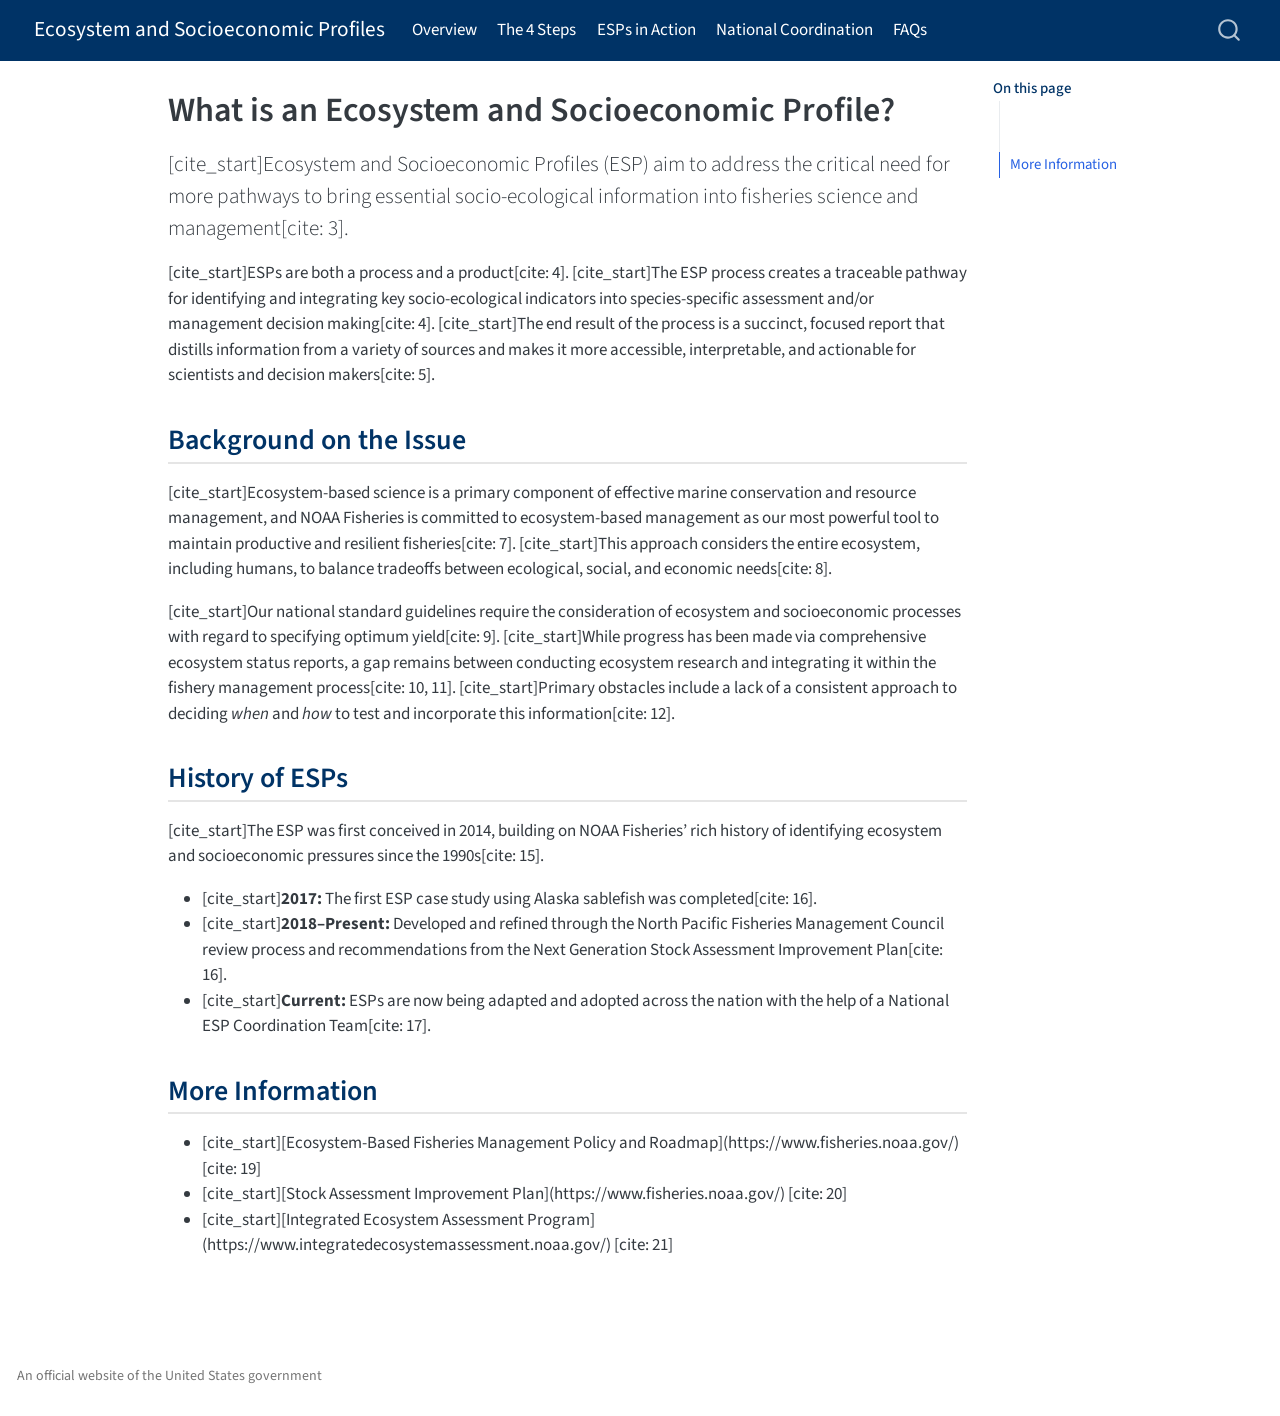
==== docs/index.html @ df79a171 "manual build complete" ====
<!DOCTYPE html>
<html xmlns="http://www.w3.org/1999/xhtml" lang="en" xml:lang="en"><head>

<meta charset="utf-8">
<meta name="generator" content="quarto-1.8.25">

<meta name="viewport" content="width=device-width, initial-scale=1.0, user-scalable=yes">


<title>What is an Ecosystem and Socioeconomic Profile? – Ecosystem and Socioeconomic Profiles</title>
<style>
code{white-space: pre-wrap;}
span.smallcaps{font-variant: small-caps;}
div.columns{display: flex; gap: min(4vw, 1.5em);}
div.column{flex: auto; overflow-x: auto;}
div.hanging-indent{margin-left: 1.5em; text-indent: -1.5em;}
ul.task-list{list-style: none;}
ul.task-list li input[type="checkbox"] {
  width: 0.8em;
  margin: 0 0.8em 0.2em -1em; /* quarto-specific, see https://github.com/quarto-dev/quarto-cli/issues/4556 */ 
  vertical-align: middle;
}
</style>


<script src="site_libs/quarto-nav/quarto-nav.js"></script>
<script src="site_libs/quarto-nav/headroom.min.js"></script>
<script src="site_libs/clipboard/clipboard.min.js"></script>
<script src="site_libs/quarto-search/autocomplete.umd.js"></script>
<script src="site_libs/quarto-search/fuse.min.js"></script>
<script src="site_libs/quarto-search/quarto-search.js"></script>
<meta name="quarto:offset" content="./">
<script src="site_libs/quarto-html/quarto.js" type="module"></script>
<script src="site_libs/quarto-html/tabsets/tabsets.js" type="module"></script>
<script src="site_libs/quarto-html/axe/axe-check.js" type="module"></script>
<script src="site_libs/quarto-html/popper.min.js"></script>
<script src="site_libs/quarto-html/tippy.umd.min.js"></script>
<script src="site_libs/quarto-html/anchor.min.js"></script>
<link href="site_libs/quarto-html/tippy.css" rel="stylesheet">
<link href="site_libs/quarto-html/quarto-syntax-highlighting-7b89279ff1a6dce999919e0e67d4d9ec.css" rel="stylesheet" id="quarto-text-highlighting-styles">
<script src="site_libs/bootstrap/bootstrap.min.js"></script>
<link href="site_libs/bootstrap/bootstrap-icons.css" rel="stylesheet">
<link href="site_libs/bootstrap/bootstrap-3eb912b937f05daf4f4617c43f417ced.min.css" rel="stylesheet" append-hash="true" id="quarto-bootstrap" data-mode="light">
<script id="quarto-search-options" type="application/json">{
  "location": "navbar",
  "copy-button": false,
  "collapse-after": 3,
  "panel-placement": "end",
  "type": "overlay",
  "limit": 50,
  "keyboard-shortcut": [
    "f",
    "/",
    "s"
  ],
  "show-item-context": false,
  "language": {
    "search-no-results-text": "No results",
    "search-matching-documents-text": "matching documents",
    "search-copy-link-title": "Copy link to search",
    "search-hide-matches-text": "Hide additional matches",
    "search-more-match-text": "more match in this document",
    "search-more-matches-text": "more matches in this document",
    "search-clear-button-title": "Clear",
    "search-text-placeholder": "",
    "search-detached-cancel-button-title": "Cancel",
    "search-submit-button-title": "Submit",
    "search-label": "Search"
  }
}</script>


<link rel="stylesheet" href="styles.css">
</head>

<body class="nav-fixed quarto-light">

<div id="quarto-search-results"></div>
  <header id="quarto-header" class="headroom fixed-top">
    <nav class="navbar navbar-expand-lg " data-bs-theme="dark">
      <div class="navbar-container container-fluid">
      <div class="navbar-brand-container mx-auto">
    <a href="./index.html" class="navbar-brand navbar-brand-logo">
    </a>
    <a class="navbar-brand" href="./index.html">
    <span class="navbar-title">Ecosystem and Socioeconomic Profiles</span>
    </a>
  </div>
            <div id="quarto-search" class="" title="Search"></div>
          <button class="navbar-toggler" type="button" data-bs-toggle="collapse" data-bs-target="#navbarCollapse" aria-controls="navbarCollapse" role="menu" aria-expanded="false" aria-label="Toggle navigation" onclick="if (window.quartoToggleHeadroom) { window.quartoToggleHeadroom(); }">
  <span class="navbar-toggler-icon"></span>
</button>
          <div class="collapse navbar-collapse" id="navbarCollapse">
            <ul class="navbar-nav navbar-nav-scroll me-auto">
  <li class="nav-item">
    <a class="nav-link" href="./index.qmd"> 
<span class="menu-text">Overview</span></a>
  </li>  
  <li class="nav-item">
    <a class="nav-link" href="./content/steps.qmd"> 
<span class="menu-text">The 4 Steps</span></a>
  </li>  
  <li class="nav-item">
    <a class="nav-link" href="./content/action.qmd"> 
<span class="menu-text">ESPs in Action</span></a>
  </li>  
  <li class="nav-item">
    <a class="nav-link" href="./content/coordination.qmd"> 
<span class="menu-text">National Coordination</span></a>
  </li>  
  <li class="nav-item">
    <a class="nav-link" href="./content/faqs.qmd"> 
<span class="menu-text">FAQs</span></a>
  </li>  
</ul>
          </div> <!-- /navcollapse -->
            <div class="quarto-navbar-tools">
</div>
      </div> <!-- /container-fluid -->
    </nav>
</header>
<!-- content -->
<div id="quarto-content" class="quarto-container page-columns page-rows-contents page-layout-article page-navbar">
<!-- sidebar -->
<!-- margin-sidebar -->
    <div id="quarto-margin-sidebar" class="sidebar margin-sidebar">
        <nav id="TOC" role="doc-toc" class="toc-active">
    <h2 id="toc-title">On this page</h2>
   
  <ul>
  <li><a href="#background-on-the-issue" id="toc-background-on-the-issue" class="nav-link active" data-scroll-target="#background-on-the-issue">Background on the Issue</a></li>
  <li><a href="#history-of-esps" id="toc-history-of-esps" class="nav-link" data-scroll-target="#history-of-esps">History of ESPs</a></li>
  <li><a href="#more-information" id="toc-more-information" class="nav-link" data-scroll-target="#more-information">More Information</a></li>
  </ul>
</nav>
    </div>
<!-- main -->
<main class="content" id="quarto-document-content">

<header id="title-block-header" class="quarto-title-block default">
<div class="quarto-title">
<h1 class="title">What is an Ecosystem and Socioeconomic Profile?</h1>
</div>



<div class="quarto-title-meta">

    
  
    
  </div>
  


</header>


<div class="lead">
<p>[cite_start]Ecosystem and Socioeconomic Profiles (ESP) aim to address the critical need for more pathways to bring essential socio-ecological information into fisheries science and management[cite: 3].</p>
</div>
<p>[cite_start]ESPs are both a process and a product[cite: 4]. [cite_start]The ESP process creates a traceable pathway for identifying and integrating key socio-ecological indicators into species-specific assessment and/or management decision making[cite: 4]. [cite_start]The end result of the process is a succinct, focused report that distills information from a variety of sources and makes it more accessible, interpretable, and actionable for scientists and decision makers[cite: 5].</p>
<section id="background-on-the-issue" class="level2">
<h2 class="anchored" data-anchor-id="background-on-the-issue">Background on the Issue</h2>
<p>[cite_start]Ecosystem-based science is a primary component of effective marine conservation and resource management, and NOAA Fisheries is committed to ecosystem-based management as our most powerful tool to maintain productive and resilient fisheries[cite: 7]. [cite_start]This approach considers the entire ecosystem, including humans, to balance tradeoffs between ecological, social, and economic needs[cite: 8].</p>
<p>[cite_start]Our national standard guidelines require the consideration of ecosystem and socioeconomic processes with regard to specifying optimum yield[cite: 9]. [cite_start]While progress has been made via comprehensive ecosystem status reports, a gap remains between conducting ecosystem research and integrating it within the fishery management process[cite: 10, 11]. [cite_start]Primary obstacles include a lack of a consistent approach to deciding <em>when</em> and <em>how</em> to test and incorporate this information[cite: 12].</p>
</section>
<section id="history-of-esps" class="level2">
<h2 class="anchored" data-anchor-id="history-of-esps">History of ESPs</h2>
<p>[cite_start]The ESP was first conceived in 2014, building on NOAA Fisheries’ rich history of identifying ecosystem and socioeconomic pressures since the 1990s[cite: 15].</p>
<ul>
<li>[cite_start]<strong>2017:</strong> The first ESP case study using Alaska sablefish was completed[cite: 16].</li>
<li>[cite_start]<strong>2018–Present:</strong> Developed and refined through the North Pacific Fisheries Management Council review process and recommendations from the Next Generation Stock Assessment Improvement Plan[cite: 16].</li>
<li>[cite_start]<strong>Current:</strong> ESPs are now being adapted and adopted across the nation with the help of a National ESP Coordination Team[cite: 17].</li>
</ul>
</section>
<section id="more-information" class="level2">
<h2 class="anchored" data-anchor-id="more-information">More Information</h2>
<ul>
<li>[cite_start][Ecosystem-Based Fisheries Management Policy and Roadmap](https://www.fisheries.noaa.gov/) [cite: 19]</li>
<li>[cite_start][Stock Assessment Improvement Plan](https://www.fisheries.noaa.gov/) [cite: 20]</li>
<li>[cite_start][Integrated Ecosystem Assessment Program](https://www.integratedecosystemassessment.noaa.gov/) [cite: 21]</li>
</ul>


</section>

</main> <!-- /main -->
<script id="quarto-html-after-body" type="application/javascript">
  window.document.addEventListener("DOMContentLoaded", function (event) {
    const icon = "";
    const anchorJS = new window.AnchorJS();
    anchorJS.options = {
      placement: 'right',
      icon: icon
    };
    anchorJS.add('.anchored');
    const isCodeAnnotation = (el) => {
      for (const clz of el.classList) {
        if (clz.startsWith('code-annotation-')) {                     
          return true;
        }
      }
      return false;
    }
    const onCopySuccess = function(e) {
      // button target
      const button = e.trigger;
      // don't keep focus
      button.blur();
      // flash "checked"
      button.classList.add('code-copy-button-checked');
      var currentTitle = button.getAttribute("title");
      button.setAttribute("title", "Copied!");
      let tooltip;
      if (window.bootstrap) {
        button.setAttribute("data-bs-toggle", "tooltip");
        button.setAttribute("data-bs-placement", "left");
        button.setAttribute("data-bs-title", "Copied!");
        tooltip = new bootstrap.Tooltip(button, 
          { trigger: "manual", 
            customClass: "code-copy-button-tooltip",
            offset: [0, -8]});
        tooltip.show();    
      }
      setTimeout(function() {
        if (tooltip) {
          tooltip.hide();
          button.removeAttribute("data-bs-title");
          button.removeAttribute("data-bs-toggle");
          button.removeAttribute("data-bs-placement");
        }
        button.setAttribute("title", currentTitle);
        button.classList.remove('code-copy-button-checked');
      }, 1000);
      // clear code selection
      e.clearSelection();
    }
    const getTextToCopy = function(trigger) {
      const outerScaffold = trigger.parentElement.cloneNode(true);
      const codeEl = outerScaffold.querySelector('code');
      for (const childEl of codeEl.children) {
        if (isCodeAnnotation(childEl)) {
          childEl.remove();
        }
      }
      return codeEl.innerText;
    }
    const clipboard = new window.ClipboardJS('.code-copy-button:not([data-in-quarto-modal])', {
      text: getTextToCopy
    });
    clipboard.on('success', onCopySuccess);
    if (window.document.getElementById('quarto-embedded-source-code-modal')) {
      const clipboardModal = new window.ClipboardJS('.code-copy-button[data-in-quarto-modal]', {
        text: getTextToCopy,
        container: window.document.getElementById('quarto-embedded-source-code-modal')
      });
      clipboardModal.on('success', onCopySuccess);
    }
      var localhostRegex = new RegExp(/^(?:http|https):\/\/localhost\:?[0-9]*\//);
      var mailtoRegex = new RegExp(/^mailto:/);
        var filterRegex = new RegExp('/' + window.location.host + '/');
      var isInternal = (href) => {
          return filterRegex.test(href) || localhostRegex.test(href) || mailtoRegex.test(href);
      }
      // Inspect non-navigation links and adorn them if external
     var links = window.document.querySelectorAll('a[href]:not(.nav-link):not(.navbar-brand):not(.toc-action):not(.sidebar-link):not(.sidebar-item-toggle):not(.pagination-link):not(.no-external):not([aria-hidden]):not(.dropdown-item):not(.quarto-navigation-tool):not(.about-link)');
      for (var i=0; i<links.length; i++) {
        const link = links[i];
        if (!isInternal(link.href)) {
          // undo the damage that might have been done by quarto-nav.js in the case of
          // links that we want to consider external
          if (link.dataset.originalHref !== undefined) {
            link.href = link.dataset.originalHref;
          }
        }
      }
    function tippyHover(el, contentFn, onTriggerFn, onUntriggerFn) {
      const config = {
        allowHTML: true,
        maxWidth: 500,
        delay: 100,
        arrow: false,
        appendTo: function(el) {
            return el.parentElement;
        },
        interactive: true,
        interactiveBorder: 10,
        theme: 'quarto',
        placement: 'bottom-start',
      };
      if (contentFn) {
        config.content = contentFn;
      }
      if (onTriggerFn) {
        config.onTrigger = onTriggerFn;
      }
      if (onUntriggerFn) {
        config.onUntrigger = onUntriggerFn;
      }
      window.tippy(el, config); 
    }
    const noterefs = window.document.querySelectorAll('a[role="doc-noteref"]');
    for (var i=0; i<noterefs.length; i++) {
      const ref = noterefs[i];
      tippyHover(ref, function() {
        // use id or data attribute instead here
        let href = ref.getAttribute('data-footnote-href') || ref.getAttribute('href');
        try { href = new URL(href).hash; } catch {}
        const id = href.replace(/^#\/?/, "");
        const note = window.document.getElementById(id);
        if (note) {
          return note.innerHTML;
        } else {
          return "";
        }
      });
    }
    const xrefs = window.document.querySelectorAll('a.quarto-xref');
    const processXRef = (id, note) => {
      // Strip column container classes
      const stripColumnClz = (el) => {
        el.classList.remove("page-full", "page-columns");
        if (el.children) {
          for (const child of el.children) {
            stripColumnClz(child);
          }
        }
      }
      stripColumnClz(note)
      if (id === null || id.startsWith('sec-')) {
        // Special case sections, only their first couple elements
        const container = document.createElement("div");
        if (note.children && note.children.length > 2) {
          container.appendChild(note.children[0].cloneNode(true));
          for (let i = 1; i < note.children.length; i++) {
            const child = note.children[i];
            if (child.tagName === "P" && child.innerText === "") {
              continue;
            } else {
              container.appendChild(child.cloneNode(true));
              break;
            }
          }
          if (window.Quarto?.typesetMath) {
            window.Quarto.typesetMath(container);
          }
          return container.innerHTML
        } else {
          if (window.Quarto?.typesetMath) {
            window.Quarto.typesetMath(note);
          }
          return note.innerHTML;
        }
      } else {
        // Remove any anchor links if they are present
        const anchorLink = note.querySelector('a.anchorjs-link');
        if (anchorLink) {
          anchorLink.remove();
        }
        if (window.Quarto?.typesetMath) {
          window.Quarto.typesetMath(note);
        }
        if (note.classList.contains("callout")) {
          return note.outerHTML;
        } else {
          return note.innerHTML;
        }
      }
    }
    for (var i=0; i<xrefs.length; i++) {
      const xref = xrefs[i];
      tippyHover(xref, undefined, function(instance) {
        instance.disable();
        let url = xref.getAttribute('href');
        let hash = undefined; 
        if (url.startsWith('#')) {
          hash = url;
        } else {
          try { hash = new URL(url).hash; } catch {}
        }
        if (hash) {
          const id = hash.replace(/^#\/?/, "");
          const note = window.document.getElementById(id);
          if (note !== null) {
            try {
              const html = processXRef(id, note.cloneNode(true));
              instance.setContent(html);
            } finally {
              instance.enable();
              instance.show();
            }
          } else {
            // See if we can fetch this
            fetch(url.split('#')[0])
            .then(res => res.text())
            .then(html => {
              const parser = new DOMParser();
              const htmlDoc = parser.parseFromString(html, "text/html");
              const note = htmlDoc.getElementById(id);
              if (note !== null) {
                const html = processXRef(id, note);
                instance.setContent(html);
              } 
            }).finally(() => {
              instance.enable();
              instance.show();
            });
          }
        } else {
          // See if we can fetch a full url (with no hash to target)
          // This is a special case and we should probably do some content thinning / targeting
          fetch(url)
          .then(res => res.text())
          .then(html => {
            const parser = new DOMParser();
            const htmlDoc = parser.parseFromString(html, "text/html");
            const note = htmlDoc.querySelector('main.content');
            if (note !== null) {
              // This should only happen for chapter cross references
              // (since there is no id in the URL)
              // remove the first header
              if (note.children.length > 0 && note.children[0].tagName === "HEADER") {
                note.children[0].remove();
              }
              const html = processXRef(null, note);
              instance.setContent(html);
            } 
          }).finally(() => {
            instance.enable();
            instance.show();
          });
        }
      }, function(instance) {
      });
    }
        let selectedAnnoteEl;
        const selectorForAnnotation = ( cell, annotation) => {
          let cellAttr = 'data-code-cell="' + cell + '"';
          let lineAttr = 'data-code-annotation="' +  annotation + '"';
          const selector = 'span[' + cellAttr + '][' + lineAttr + ']';
          return selector;
        }
        const selectCodeLines = (annoteEl) => {
          const doc = window.document;
          const targetCell = annoteEl.getAttribute("data-target-cell");
          const targetAnnotation = annoteEl.getAttribute("data-target-annotation");
          const annoteSpan = window.document.querySelector(selectorForAnnotation(targetCell, targetAnnotation));
          const lines = annoteSpan.getAttribute("data-code-lines").split(",");
          const lineIds = lines.map((line) => {
            return targetCell + "-" + line;
          })
          let top = null;
          let height = null;
          let parent = null;
          if (lineIds.length > 0) {
              //compute the position of the single el (top and bottom and make a div)
              const el = window.document.getElementById(lineIds[0]);
              top = el.offsetTop;
              height = el.offsetHeight;
              parent = el.parentElement.parentElement;
            if (lineIds.length > 1) {
              const lastEl = window.document.getElementById(lineIds[lineIds.length - 1]);
              const bottom = lastEl.offsetTop + lastEl.offsetHeight;
              height = bottom - top;
            }
            if (top !== null && height !== null && parent !== null) {
              // cook up a div (if necessary) and position it 
              let div = window.document.getElementById("code-annotation-line-highlight");
              if (div === null) {
                div = window.document.createElement("div");
                div.setAttribute("id", "code-annotation-line-highlight");
                div.style.position = 'absolute';
                parent.appendChild(div);
              }
              div.style.top = top - 2 + "px";
              div.style.height = height + 4 + "px";
              div.style.left = 0;
              let gutterDiv = window.document.getElementById("code-annotation-line-highlight-gutter");
              if (gutterDiv === null) {
                gutterDiv = window.document.createElement("div");
                gutterDiv.setAttribute("id", "code-annotation-line-highlight-gutter");
                gutterDiv.style.position = 'absolute';
                const codeCell = window.document.getElementById(targetCell);
                const gutter = codeCell.querySelector('.code-annotation-gutter');
                gutter.appendChild(gutterDiv);
              }
              gutterDiv.style.top = top - 2 + "px";
              gutterDiv.style.height = height + 4 + "px";
            }
            selectedAnnoteEl = annoteEl;
          }
        };
        const unselectCodeLines = () => {
          const elementsIds = ["code-annotation-line-highlight", "code-annotation-line-highlight-gutter"];
          elementsIds.forEach((elId) => {
            const div = window.document.getElementById(elId);
            if (div) {
              div.remove();
            }
          });
          selectedAnnoteEl = undefined;
        };
          // Handle positioning of the toggle
      window.addEventListener(
        "resize",
        throttle(() => {
          elRect = undefined;
          if (selectedAnnoteEl) {
            selectCodeLines(selectedAnnoteEl);
          }
        }, 10)
      );
      function throttle(fn, ms) {
      let throttle = false;
      let timer;
        return (...args) => {
          if(!throttle) { // first call gets through
              fn.apply(this, args);
              throttle = true;
          } else { // all the others get throttled
              if(timer) clearTimeout(timer); // cancel #2
              timer = setTimeout(() => {
                fn.apply(this, args);
                timer = throttle = false;
              }, ms);
          }
        };
      }
        // Attach click handler to the DT
        const annoteDls = window.document.querySelectorAll('dt[data-target-cell]');
        for (const annoteDlNode of annoteDls) {
          annoteDlNode.addEventListener('click', (event) => {
            const clickedEl = event.target;
            if (clickedEl !== selectedAnnoteEl) {
              unselectCodeLines();
              const activeEl = window.document.querySelector('dt[data-target-cell].code-annotation-active');
              if (activeEl) {
                activeEl.classList.remove('code-annotation-active');
              }
              selectCodeLines(clickedEl);
              clickedEl.classList.add('code-annotation-active');
            } else {
              // Unselect the line
              unselectCodeLines();
              clickedEl.classList.remove('code-annotation-active');
            }
          });
        }
    const findCites = (el) => {
      const parentEl = el.parentElement;
      if (parentEl) {
        const cites = parentEl.dataset.cites;
        if (cites) {
          return {
            el,
            cites: cites.split(' ')
          };
        } else {
          return findCites(el.parentElement)
        }
      } else {
        return undefined;
      }
    };
    var bibliorefs = window.document.querySelectorAll('a[role="doc-biblioref"]');
    for (var i=0; i<bibliorefs.length; i++) {
      const ref = bibliorefs[i];
      const citeInfo = findCites(ref);
      if (citeInfo) {
        tippyHover(citeInfo.el, function() {
          var popup = window.document.createElement('div');
          citeInfo.cites.forEach(function(cite) {
            var citeDiv = window.document.createElement('div');
            citeDiv.classList.add('hanging-indent');
            citeDiv.classList.add('csl-entry');
            var biblioDiv = window.document.getElementById('ref-' + cite);
            if (biblioDiv) {
              citeDiv.innerHTML = biblioDiv.innerHTML;
            }
            popup.appendChild(citeDiv);
          });
          return popup.innerHTML;
        });
      }
    }
  });
  </script>
</div> <!-- /content -->
<footer class="footer">
  <div class="nav-footer">
    <div class="nav-footer-left">
<p>An official website of the United States government</p>
</div>   
    <div class="nav-footer-center">
      &nbsp;
    </div>
    <div class="nav-footer-right">
      <ul class="footer-items list-unstyled">
    <li class="nav-item">
    <a class="nav-link" href="https://www.fisheries.noaa.gov/">
<p>NOAA Fisheries</p>
</a>
  </li>  
</ul>
    </div>
  </div>
</footer>




</body></html>
---- docs/site_libs/quarto-html/tippy.css ----
.tippy-box[data-animation=fade][data-state=hidden]{opacity:0}[data-tippy-root]{max-width:calc(100vw - 10px)}.tippy-box{position:relative;background-color:#333;color:#fff;border-radius:4px;font-size:14px;line-height:1.4;white-space:normal;outline:0;transition-property:transform,visibility,opacity}.tippy-box[data-placement^=top]>.tippy-arrow{bottom:0}.tippy-box[data-placement^=top]>.tippy-arrow:before{bottom:-7px;left:0;border-width:8px 8px 0;border-top-color:initial;transform-origin:center top}.tippy-box[data-placement^=bottom]>.tippy-arrow{top:0}.tippy-box[data-placement^=bottom]>.tippy-arrow:before{top:-7px;left:0;border-width:0 8px 8px;border-bottom-color:initial;transform-origin:center bottom}.tippy-box[data-placement^=left]>.tippy-arrow{right:0}.tippy-box[data-placement^=left]>.tippy-arrow:before{border-width:8px 0 8px 8px;border-left-color:initial;right:-7px;transform-origin:center left}.tippy-box[data-placement^=right]>.tippy-arrow{left:0}.tippy-box[data-placement^=right]>.tippy-arrow:before{left:-7px;border-width:8px 8px 8px 0;border-right-color:initial;transform-origin:center right}.tippy-box[data-inertia][data-state=visible]{transition-timing-function:cubic-bezier(.54,1.5,.38,1.11)}.tippy-arrow{width:16px;height:16px;color:#333}.tippy-arrow:before{content:"";position:absolute;border-color:transparent;border-style:solid}.tippy-content{position:relative;padding:5px 9px;z-index:1}
---- docs/site_libs/quarto-html/quarto-syntax-highlighting-7b89279ff1a6dce999919e0e67d4d9ec.css ----
/* quarto syntax highlight colors */
:root {
  --quarto-hl-ot-color: #003B4F;
  --quarto-hl-at-color: #657422;
  --quarto-hl-ss-color: #20794D;
  --quarto-hl-an-color: #5E5E5E;
  --quarto-hl-fu-color: #4758AB;
  --quarto-hl-st-color: #20794D;
  --quarto-hl-cf-color: #003B4F;
  --quarto-hl-op-color: #5E5E5E;
  --quarto-hl-er-color: #AD0000;
  --quarto-hl-bn-color: #AD0000;
  --quarto-hl-al-color: #AD0000;
  --quarto-hl-va-color: #111111;
  --quarto-hl-bu-color: inherit;
  --quarto-hl-ex-color: inherit;
  --quarto-hl-pp-color: #AD0000;
  --quarto-hl-in-color: #5E5E5E;
  --quarto-hl-vs-color: #20794D;
  --quarto-hl-wa-color: #5E5E5E;
  --quarto-hl-do-color: #5E5E5E;
  --quarto-hl-im-color: #00769E;
  --quarto-hl-ch-color: #20794D;
  --quarto-hl-dt-color: #AD0000;
  --quarto-hl-fl-color: #AD0000;
  --quarto-hl-co-color: #5E5E5E;
  --quarto-hl-cv-color: #5E5E5E;
  --quarto-hl-cn-color: #8f5902;
  --quarto-hl-sc-color: #5E5E5E;
  --quarto-hl-dv-color: #AD0000;
  --quarto-hl-kw-color: #003B4F;
}

/* other quarto variables */
:root {
  --quarto-font-monospace: SFMono-Regular, Menlo, Monaco, Consolas, "Liberation Mono", "Courier New", monospace;
}

/* syntax highlight based on Pandoc's rules */
pre > code.sourceCode > span {
  color: #003B4F;
}

code.sourceCode > span {
  color: #003B4F;
}

div.sourceCode,
div.sourceCode pre.sourceCode {
  color: #003B4F;
}

/* Normal */
code span {
  color: #003B4F;
}

/* Alert */
code span.al {
  color: #AD0000;
  font-style: inherit;
}

/* Annotation */
code span.an {
  color: #5E5E5E;
  font-style: inherit;
}

/* Attribute */
code span.at {
  color: #657422;
  font-style: inherit;
}

/* BaseN */
code span.bn {
  color: #AD0000;
  font-style: inherit;
}

/* BuiltIn */
code span.bu {
  font-style: inherit;
}

/* ControlFlow */
code span.cf {
  color: #003B4F;
  font-weight: bold;
  font-style: inherit;
}

/* Char */
code span.ch {
  color: #20794D;
  font-style: inherit;
}

/* Constant */
code span.cn {
  color: #8f5902;
  font-style: inherit;
}

/* Comment */
code span.co {
  color: #5E5E5E;
  font-style: inherit;
}

/* CommentVar */
code span.cv {
  color: #5E5E5E;
  font-style: italic;
}

/* Documentation */
code span.do {
  color: #5E5E5E;
  font-style: italic;
}

/* DataType */
code span.dt {
  color: #AD0000;
  font-style: inherit;
}

/* DecVal */
code span.dv {
  color: #AD0000;
  font-style: inherit;
}

/* Error */
code span.er {
  color: #AD0000;
  font-style: inherit;
}

/* Extension */
code span.ex {
  font-style: inherit;
}

/* Float */
code span.fl {
  color: #AD0000;
  font-style: inherit;
}

/* Function */
code span.fu {
  color: #4758AB;
  font-style: inherit;
}

/* Import */
code span.im {
  color: #00769E;
  font-style: inherit;
}

/* Information */
code span.in {
  color: #5E5E5E;
  font-style: inherit;
}

/* Keyword */
code span.kw {
  color: #003B4F;
  font-weight: bold;
  font-style: inherit;
}

/* Operator */
code span.op {
  color: #5E5E5E;
  font-style: inherit;
}

/* Other */
code span.ot {
  color: #003B4F;
  font-style: inherit;
}

/* Preprocessor */
code span.pp {
  color: #AD0000;
  font-style: inherit;
}

/* SpecialChar */
code span.sc {
  color: #5E5E5E;
  font-style: inherit;
}

/* SpecialString */
code span.ss {
  color: #20794D;
  font-style: inherit;
}

/* String */
code span.st {
  color: #20794D;
  font-style: inherit;
}

/* Variable */
code span.va {
  color: #111111;
  font-style: inherit;
}

/* VerbatimString */
code span.vs {
  color: #20794D;
  font-style: inherit;
}

/* Warning */
code span.wa {
  color: #5E5E5E;
  font-style: italic;
}

.prevent-inlining {
  content: "</";
}

/*# sourceMappingURL=3944bc705cfaf4c80e56f77c5205168a.css.map */
---- docs/styles.css ----
/* Custom NOAA Branding Adjustments */
.navbar {
  background-color: #003366 !important; /* NOAA Deep Blue */
}

.navbar-title, .nav-link {
  color: #ffffff !important;
}

.callout {
  border-left-color: #005599 !important;
  background-color: #f4f8fb;
}

h2 {
  color: #003366;
  border-bottom: 2px solid #e5e5e5;
  padding-bottom: 4px;
}
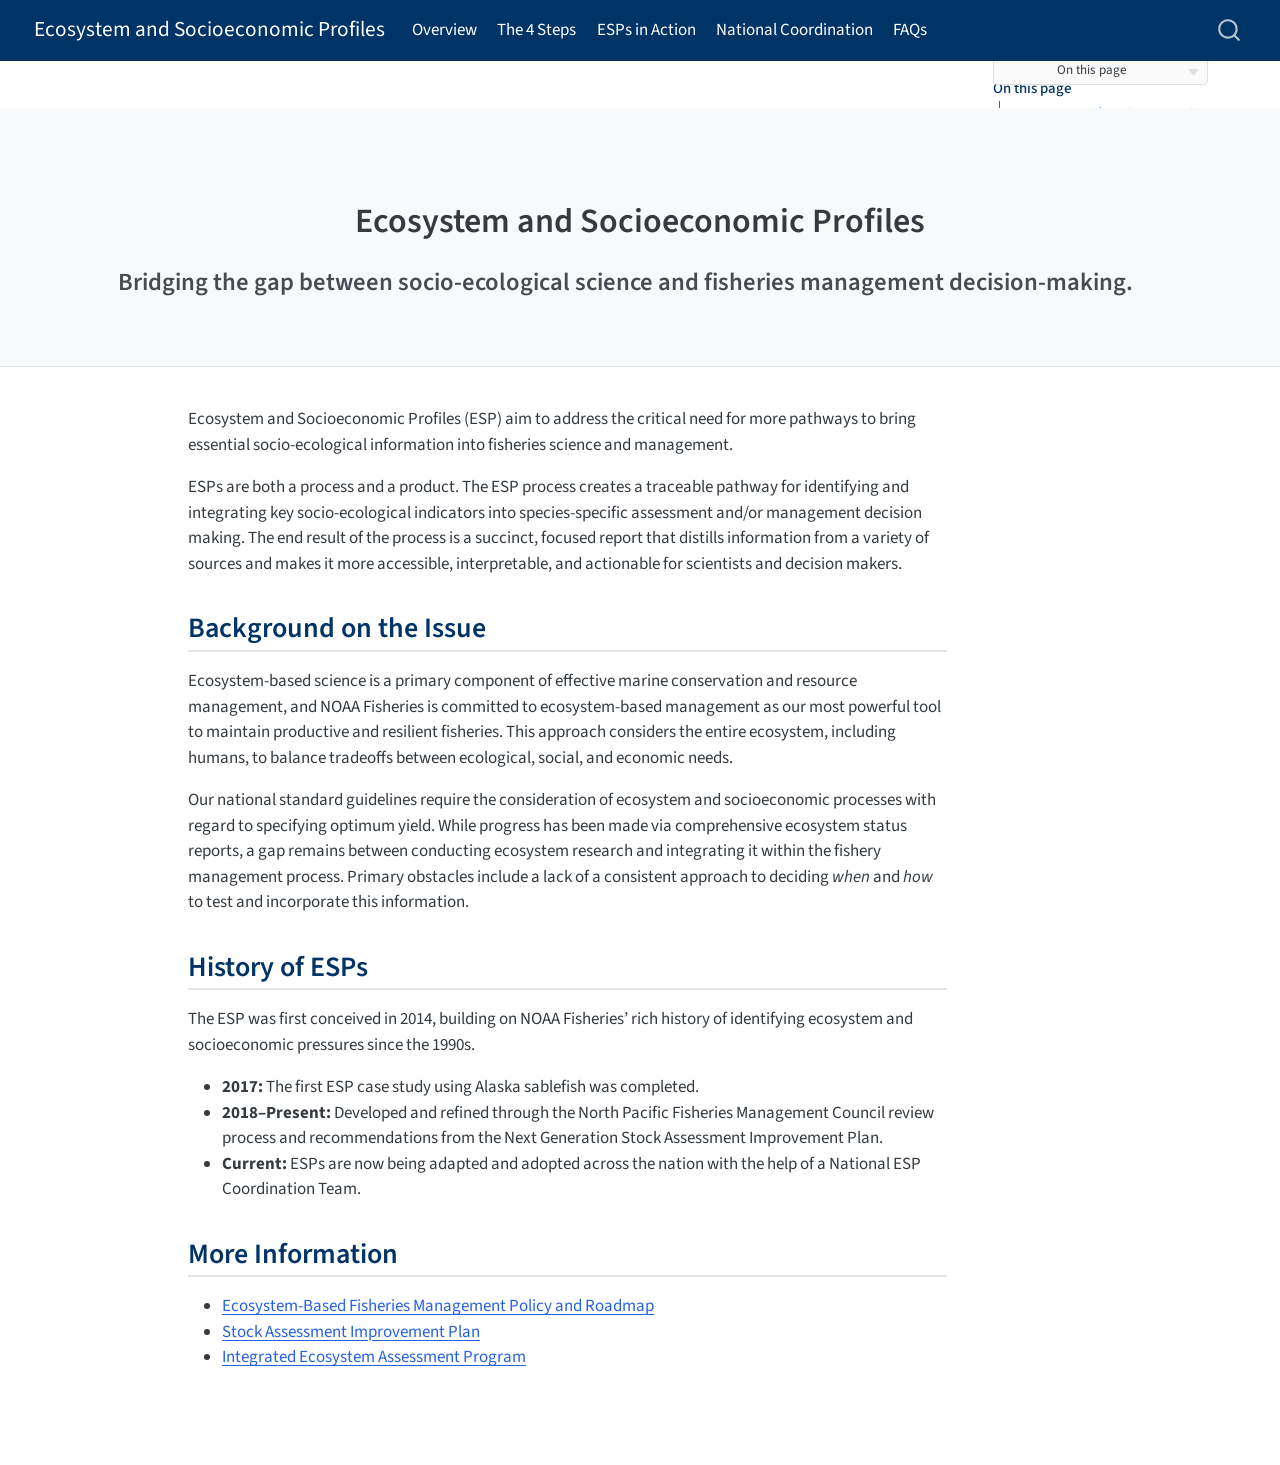
==== commit 30439152: "fixing 404 errors" ====
--- a/docs/index.html
+++ b/docs/index.html
@@ -7,7 +7,7 @@
 <meta name="viewport" content="width=device-width, initial-scale=1.0, user-scalable=yes">
 
 
-<title>What is an Ecosystem and Socioeconomic Profile? – Ecosystem and Socioeconomic Profiles</title>
+<title>Ecosystem and Socioeconomic Profiles</title>
 <style>
 code{white-space: pre-wrap;}
 span.smallcaps{font-variant: small-caps;}
@@ -120,7 +120,7 @@
     </nav>
 </header>
 <!-- content -->
-<div id="quarto-content" class="quarto-container page-columns page-rows-contents page-layout-article page-navbar">
+<div id="quarto-content" class="quarto-container page-columns page-rows-contents page-layout-full page-navbar">
 <!-- sidebar -->
 <!-- margin-sidebar -->
     <div id="quarto-margin-sidebar" class="sidebar margin-sidebar">
@@ -128,62 +128,53 @@
     <h2 id="toc-title">On this page</h2>
    
   <ul>
-  <li><a href="#background-on-the-issue" id="toc-background-on-the-issue" class="nav-link active" data-scroll-target="#background-on-the-issue">Background on the Issue</a></li>
-  <li><a href="#history-of-esps" id="toc-history-of-esps" class="nav-link" data-scroll-target="#history-of-esps">History of ESPs</a></li>
-  <li><a href="#more-information" id="toc-more-information" class="nav-link" data-scroll-target="#more-information">More Information</a></li>
+  <li><a href="#ecosystem-and-socioeconomic-profiles" id="toc-ecosystem-and-socioeconomic-profiles" class="nav-link active" data-scroll-target="#ecosystem-and-socioeconomic-profiles">Ecosystem and Socioeconomic Profiles</a>
+  <ul class="collapse">
+  <li><a href="#bridging-the-gap-between-socio-ecological-science-and-fisheries-management-decision-making." id="toc-bridging-the-gap-between-socio-ecological-science-and-fisheries-management-decision-making." class="nav-link" data-scroll-target="#bridging-the-gap-between-socio-ecological-science-and-fisheries-management-decision-making.">Bridging the gap between socio-ecological science and fisheries management decision-making.</a></li>
+  </ul></li>
   </ul>
 </nav>
     </div>
 <!-- main -->
-<main class="content" id="quarto-document-content">
-
-<header id="title-block-header" class="quarto-title-block default">
-<div class="quarto-title">
-<h1 class="title">What is an Ecosystem and Socioeconomic Profile?</h1>
-</div>
-
-
-
-<div class="quarto-title-meta">
-
-    
-  
-    
-  </div>
-  
-
-
-</header>
-
-
-<div class="lead">
-<p>[cite_start]Ecosystem and Socioeconomic Profiles (ESP) aim to address the critical need for more pathways to bring essential socio-ecological information into fisheries science and management[cite: 3].</p>
-</div>
-<p>[cite_start]ESPs are both a process and a product[cite: 4]. [cite_start]The ESP process creates a traceable pathway for identifying and integrating key socio-ecological indicators into species-specific assessment and/or management decision making[cite: 4]. [cite_start]The end result of the process is a succinct, focused report that distills information from a variety of sources and makes it more accessible, interpretable, and actionable for scientists and decision makers[cite: 5].</p>
+<main class="content page-columns page-full column-body" id="quarto-document-content"><header id="title-block-header" class="quarto-title-block"></header>
+
+
+
+
+<section id="ecosystem-and-socioeconomic-profiles" class="level1 column-screen text-center" style="background-color: #f8f9fa; padding: 60px 20px; border-bottom: 1px solid #dee2e6; margin-bottom: 40px;">
+<h1>Ecosystem and Socioeconomic Profiles</h1>
+<section id="bridging-the-gap-between-socio-ecological-science-and-fisheries-management-decision-making." class="level3">
+<h3 class="anchored" data-anchor-id="bridging-the-gap-between-socio-ecological-science-and-fisheries-management-decision-making.">Bridging the gap between socio-ecological science and fisheries management decision-making.</h3>
+</section>
+</section>
+<div class="container" style="max-width: 900px; margin: 0 auto; padding: 0 20px;">
+<p>Ecosystem and Socioeconomic Profiles (ESP) aim to address the critical need for more pathways to bring essential socio-ecological information into fisheries science and management.</p>
+<p>ESPs are both a process and a product. The ESP process creates a traceable pathway for identifying and integrating key socio-ecological indicators into species-specific assessment and/or management decision making. The end result of the process is a succinct, focused report that distills information from a variety of sources and makes it more accessible, interpretable, and actionable for scientists and decision makers.</p>
 <section id="background-on-the-issue" class="level2">
 <h2 class="anchored" data-anchor-id="background-on-the-issue">Background on the Issue</h2>
-<p>[cite_start]Ecosystem-based science is a primary component of effective marine conservation and resource management, and NOAA Fisheries is committed to ecosystem-based management as our most powerful tool to maintain productive and resilient fisheries[cite: 7]. [cite_start]This approach considers the entire ecosystem, including humans, to balance tradeoffs between ecological, social, and economic needs[cite: 8].</p>
-<p>[cite_start]Our national standard guidelines require the consideration of ecosystem and socioeconomic processes with regard to specifying optimum yield[cite: 9]. [cite_start]While progress has been made via comprehensive ecosystem status reports, a gap remains between conducting ecosystem research and integrating it within the fishery management process[cite: 10, 11]. [cite_start]Primary obstacles include a lack of a consistent approach to deciding <em>when</em> and <em>how</em> to test and incorporate this information[cite: 12].</p>
+<p>Ecosystem-based science is a primary component of effective marine conservation and resource management, and NOAA Fisheries is committed to ecosystem-based management as our most powerful tool to maintain productive and resilient fisheries. This approach considers the entire ecosystem, including humans, to balance tradeoffs between ecological, social, and economic needs.</p>
+<p>Our national standard guidelines require the consideration of ecosystem and socioeconomic processes with regard to specifying optimum yield. While progress has been made via comprehensive ecosystem status reports, a gap remains between conducting ecosystem research and integrating it within the fishery management process. Primary obstacles include a lack of a consistent approach to deciding <em>when</em> and <em>how</em> to test and incorporate this information.</p>
 </section>
 <section id="history-of-esps" class="level2">
 <h2 class="anchored" data-anchor-id="history-of-esps">History of ESPs</h2>
-<p>[cite_start]The ESP was first conceived in 2014, building on NOAA Fisheries’ rich history of identifying ecosystem and socioeconomic pressures since the 1990s[cite: 15].</p>
+<p>The ESP was first conceived in 2014, building on NOAA Fisheries’ rich history of identifying ecosystem and socioeconomic pressures since the 1990s.</p>
 <ul>
-<li>[cite_start]<strong>2017:</strong> The first ESP case study using Alaska sablefish was completed[cite: 16].</li>
-<li>[cite_start]<strong>2018–Present:</strong> Developed and refined through the North Pacific Fisheries Management Council review process and recommendations from the Next Generation Stock Assessment Improvement Plan[cite: 16].</li>
-<li>[cite_start]<strong>Current:</strong> ESPs are now being adapted and adopted across the nation with the help of a National ESP Coordination Team[cite: 17].</li>
+<li><strong>2017:</strong> The first ESP case study using Alaska sablefish was completed.</li>
+<li><strong>2018–Present:</strong> Developed and refined through the North Pacific Fisheries Management Council review process and recommendations from the Next Generation Stock Assessment Improvement Plan.</li>
+<li><strong>Current:</strong> ESPs are now being adapted and adopted across the nation with the help of a National ESP Coordination Team.</li>
 </ul>
 </section>
 <section id="more-information" class="level2">
 <h2 class="anchored" data-anchor-id="more-information">More Information</h2>
 <ul>
-<li>[cite_start][Ecosystem-Based Fisheries Management Policy and Roadmap](https://www.fisheries.noaa.gov/) [cite: 19]</li>
-<li>[cite_start][Stock Assessment Improvement Plan](https://www.fisheries.noaa.gov/) [cite: 20]</li>
-<li>[cite_start][Integrated Ecosystem Assessment Program](https://www.integratedecosystemassessment.noaa.gov/) [cite: 21]</li>
+<li><a href="https://www.fisheries.noaa.gov/">Ecosystem-Based Fisheries Management Policy and Roadmap</a></li>
+<li><a href="https://www.fisheries.noaa.gov/">Stock Assessment Improvement Plan</a></li>
+<li><a href="https://www.integratedecosystemassessment.noaa.gov/">Integrated Ecosystem Assessment Program</a></li>
 </ul>
-
-
 </section>
+</div>
+
+
 
 </main> <!-- /main -->
 <script id="quarto-html-after-body" type="application/javascript">
@@ -587,25 +578,6 @@
   });
   </script>
 </div> <!-- /content -->
-<footer class="footer">
-  <div class="nav-footer">
-    <div class="nav-footer-left">
-<p>An official website of the United States government</p>
-</div>   
-    <div class="nav-footer-center">
-      &nbsp;
-    </div>
-    <div class="nav-footer-right">
-      <ul class="footer-items list-unstyled">
-    <li class="nav-item">
-    <a class="nav-link" href="https://www.fisheries.noaa.gov/">
-<p>NOAA Fisheries</p>
-</a>
-  </li>  
-</ul>
-    </div>
-  </div>
-</footer>
 
 
 
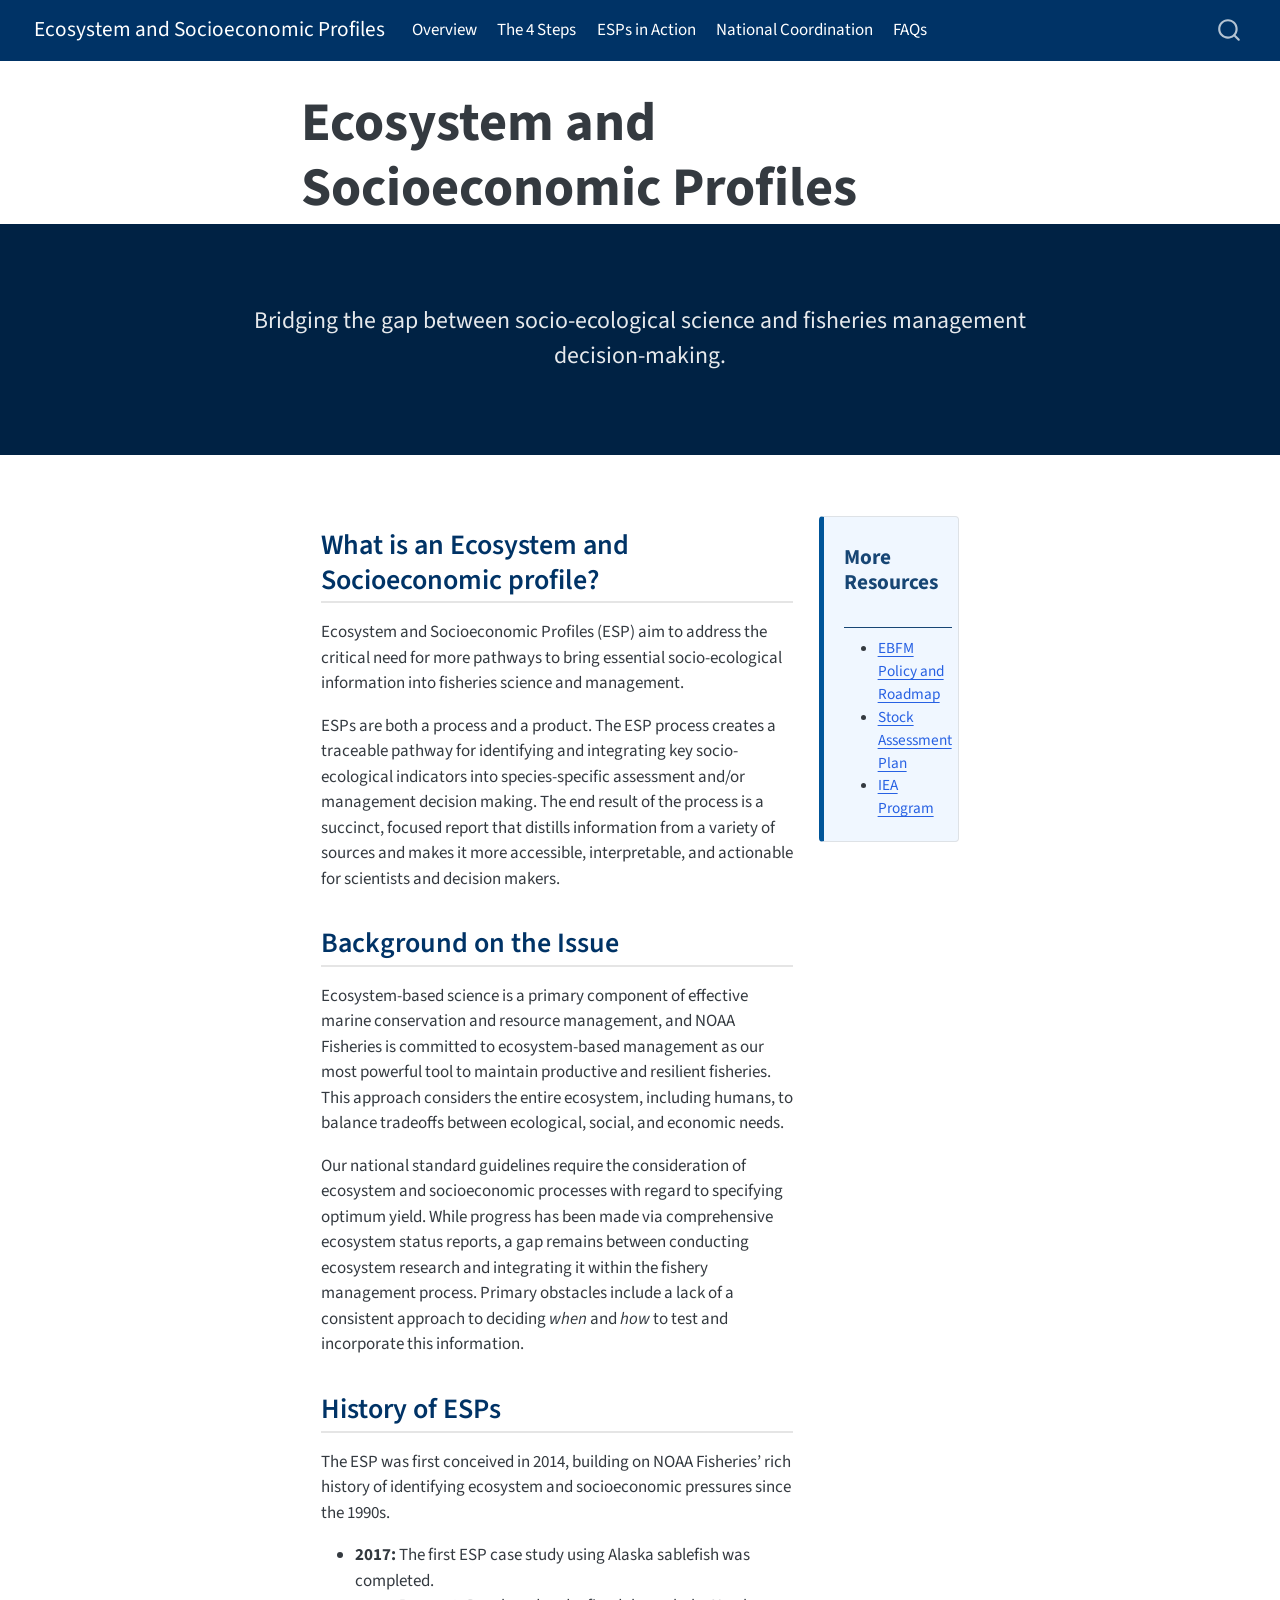
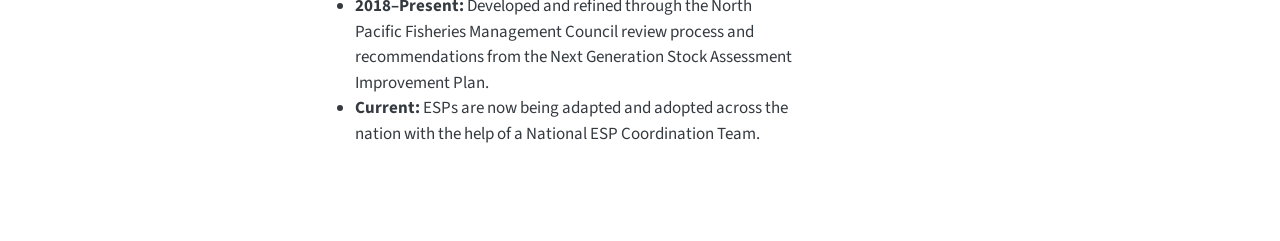
==== commit 17eaa518: "updated formatting" ====
--- a/docs/index.html
+++ b/docs/index.html
@@ -73,7 +73,7 @@
 <link rel="stylesheet" href="styles.css">
 </head>
 
-<body class="nav-fixed quarto-light">
+<body class="floating nav-fixed quarto-light">
 
 <div id="quarto-search-results"></div>
   <header id="quarto-header" class="headroom fixed-top">
@@ -122,34 +122,32 @@
 <!-- content -->
 <div id="quarto-content" class="quarto-container page-columns page-rows-contents page-layout-full page-navbar">
 <!-- sidebar -->
+  
+<div id="quarto-sidebar-glass" class="quarto-sidebar-collapse-item" data-bs-toggle="collapse" data-bs-target=".quarto-sidebar-collapse-item"></div>
 <!-- margin-sidebar -->
-    <div id="quarto-margin-sidebar" class="sidebar margin-sidebar">
-        <nav id="TOC" role="doc-toc" class="toc-active">
-    <h2 id="toc-title">On this page</h2>
-   
-  <ul>
-  <li><a href="#ecosystem-and-socioeconomic-profiles" id="toc-ecosystem-and-socioeconomic-profiles" class="nav-link active" data-scroll-target="#ecosystem-and-socioeconomic-profiles">Ecosystem and Socioeconomic Profiles</a>
-  <ul class="collapse">
-  <li><a href="#bridging-the-gap-between-socio-ecological-science-and-fisheries-management-decision-making." id="toc-bridging-the-gap-between-socio-ecological-science-and-fisheries-management-decision-making." class="nav-link" data-scroll-target="#bridging-the-gap-between-socio-ecological-science-and-fisheries-management-decision-making.">Bridging the gap between socio-ecological science and fisheries management decision-making.</a></li>
-  </ul></li>
-  </ul>
-</nav>
+    <div id="quarto-margin-sidebar" class="sidebar margin-sidebar zindex-bottom">
     </div>
 <!-- main -->
-<main class="content page-columns page-full column-body" id="quarto-document-content"><header id="title-block-header" class="quarto-title-block"></header>
-
-
-
-
-<section id="ecosystem-and-socioeconomic-profiles" class="level1 column-screen text-center" style="background-color: #f8f9fa; padding: 60px 20px; border-bottom: 1px solid #dee2e6; margin-bottom: 40px;">
-<h1>Ecosystem and Socioeconomic Profiles</h1>
-<section id="bridging-the-gap-between-socio-ecological-science-and-fisheries-management-decision-making." class="level3">
-<h3 class="anchored" data-anchor-id="bridging-the-gap-between-socio-ecological-science-and-fisheries-management-decision-making.">Bridging the gap between socio-ecological science and fisheries management decision-making.</h3>
-</section>
-</section>
-<div class="container" style="max-width: 900px; margin: 0 auto; padding: 0 20px;">
+<main class="content page-columns page-full column-body" id="quarto-document-content"><header id="title-block-header" class="quarto-title-block"><h1 style="font-size: 3.2rem; font-weight: 700; margin-bottom: 15px;" class="title display-7">
+Ecosystem and Socioeconomic Profiles
+</h1></header>
+
+
+
+
+<div class="column-screen text-center" style="background-color: #002244; color: white; padding: 80px 20px; margin-top: -30px; margin-bottom: 40px;">
+
+<p style="font-size: 1.4rem; max-width: 800px; margin: 0 auto; opacity: 0.9;">
+Bridging the gap between socio-ecological science and fisheries management decision-making.
+</p>
+</div>
+<div class="grid" style="max-width: 1200px; margin: 0 auto; padding: 0 20px;">
+<div class="g-col-12 g-col-md-9">
+<section id="what-is-an-ecosystem-and-socioeconomic-profile" class="level2">
+<h2 class="anchored" data-anchor-id="what-is-an-ecosystem-and-socioeconomic-profile">What is an Ecosystem and Socioeconomic profile?</h2>
 <p>Ecosystem and Socioeconomic Profiles (ESP) aim to address the critical need for more pathways to bring essential socio-ecological information into fisheries science and management.</p>
 <p>ESPs are both a process and a product. The ESP process creates a traceable pathway for identifying and integrating key socio-ecological indicators into species-specific assessment and/or management decision making. The end result of the process is a succinct, focused report that distills information from a variety of sources and makes it more accessible, interpretable, and actionable for scientists and decision makers.</p>
+</section>
 <section id="background-on-the-issue" class="level2">
 <h2 class="anchored" data-anchor-id="background-on-the-issue">Background on the Issue</h2>
 <p>Ecosystem-based science is a primary component of effective marine conservation and resource management, and NOAA Fisheries is committed to ecosystem-based management as our most powerful tool to maintain productive and resilient fisheries. This approach considers the entire ecosystem, including humans, to balance tradeoffs between ecological, social, and economic needs.</p>
@@ -164,14 +162,26 @@
 <li><strong>Current:</strong> ESPs are now being adapted and adopted across the nation with the help of a National ESP Coordination Team.</li>
 </ul>
 </section>
-<section id="more-information" class="level2">
-<h2 class="anchored" data-anchor-id="more-information">More Information</h2>
+</div>
+<div class="g-col-12 g-col-md-3">
+<div class="callout callout-style-simple callout-note no-icon" style="background-color: #f0f7ff; border-left: 5px solid #003366; padding: 20px; border-radius: 4px;">
+<div class="callout-body d-flex">
+<div class="callout-icon-container">
+<i class="callout-icon no-icon"></i>
+</div>
+<div class="callout-body-container">
+<h4 style="color: #003366; margin-top: 0; font-weight: 700; border-bottom: 1px solid #003366; padding-bottom: 5px;" class="anchored">
+More Resources
+</h4>
 <ul>
-<li><a href="https://www.fisheries.noaa.gov/">Ecosystem-Based Fisheries Management Policy and Roadmap</a></li>
-<li><a href="https://www.fisheries.noaa.gov/">Stock Assessment Improvement Plan</a></li>
-<li><a href="https://www.integratedecosystemassessment.noaa.gov/">Integrated Ecosystem Assessment Program</a></li>
+<li><a href="https://www.fisheries.noaa.gov/">EBFM Policy and Roadmap</a></li>
+<li><a href="https://www.fisheries.noaa.gov/">Stock Assessment Plan</a></li>
+<li><a href="https://www.integratedecosystemassessment.noaa.gov/">IEA Program</a></li>
 </ul>
-</section>
+</div>
+</div>
+</div>
+</div>
 </div>
 
 
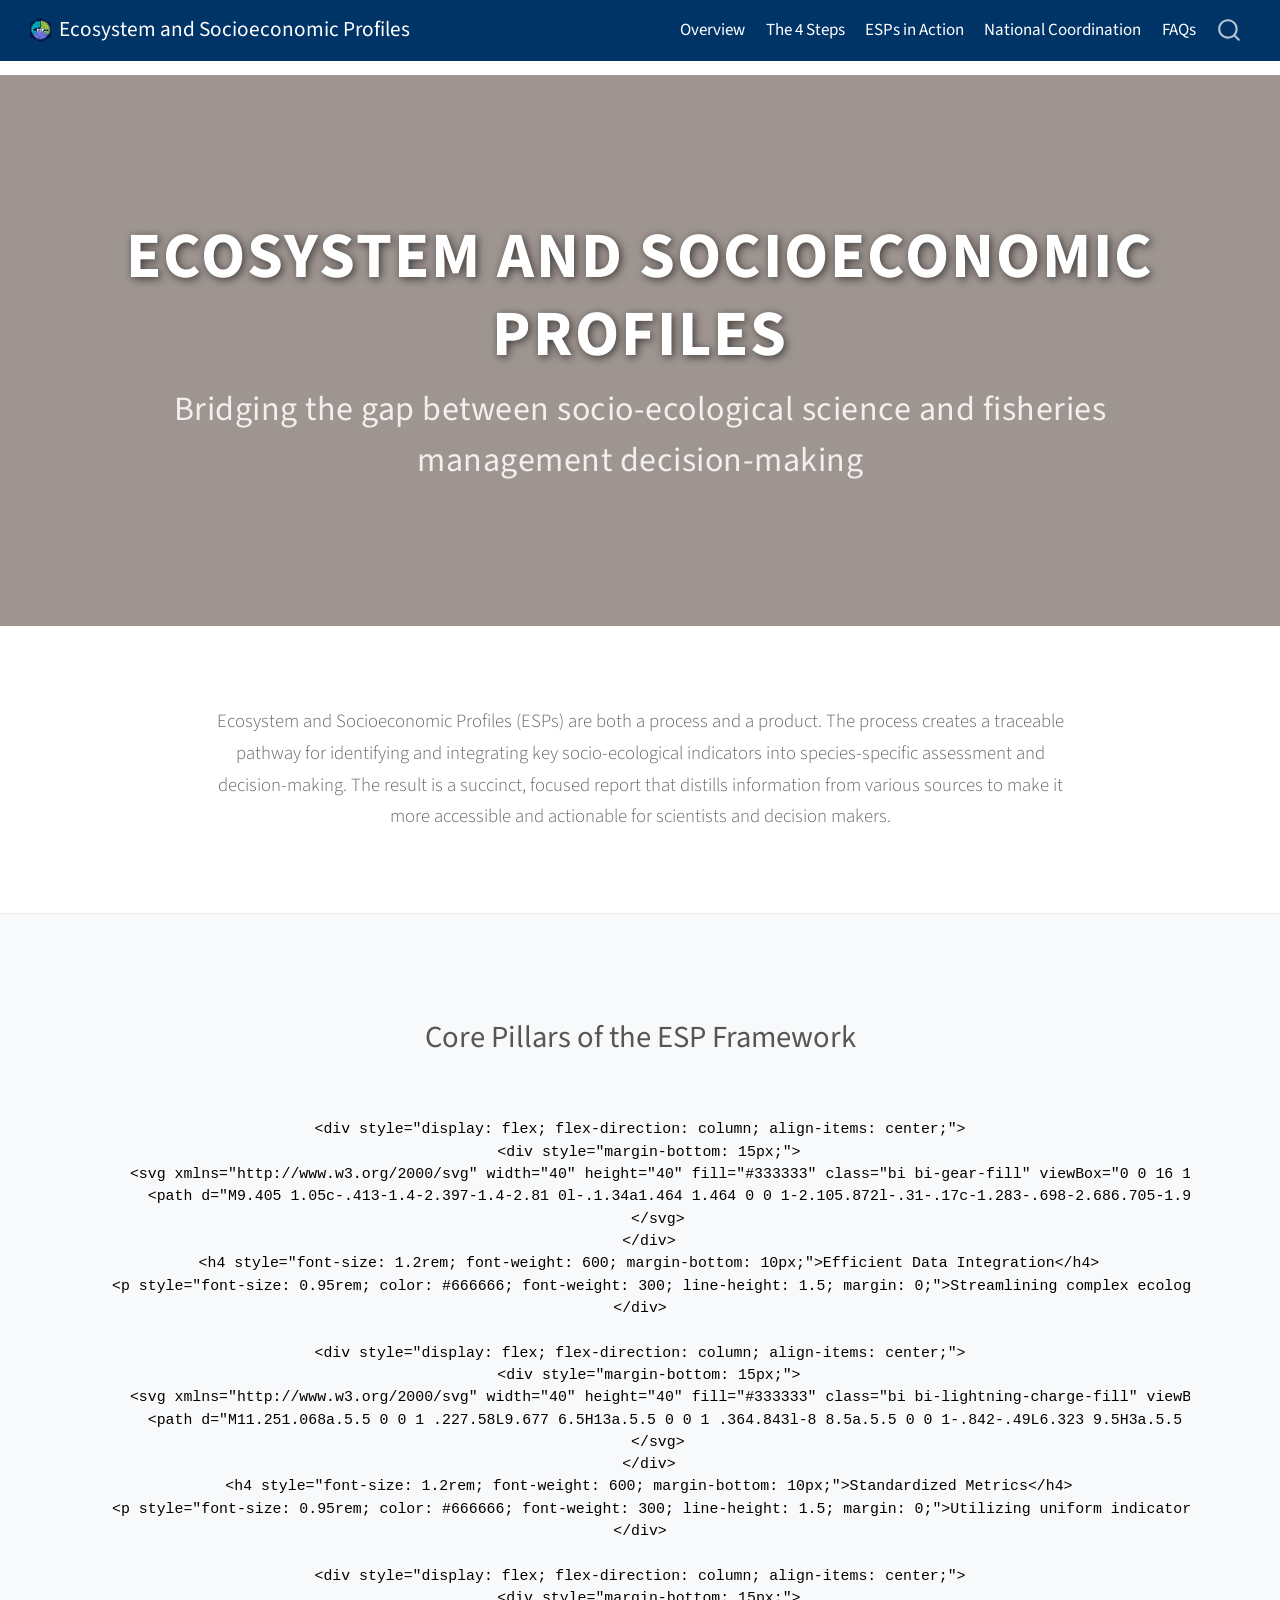
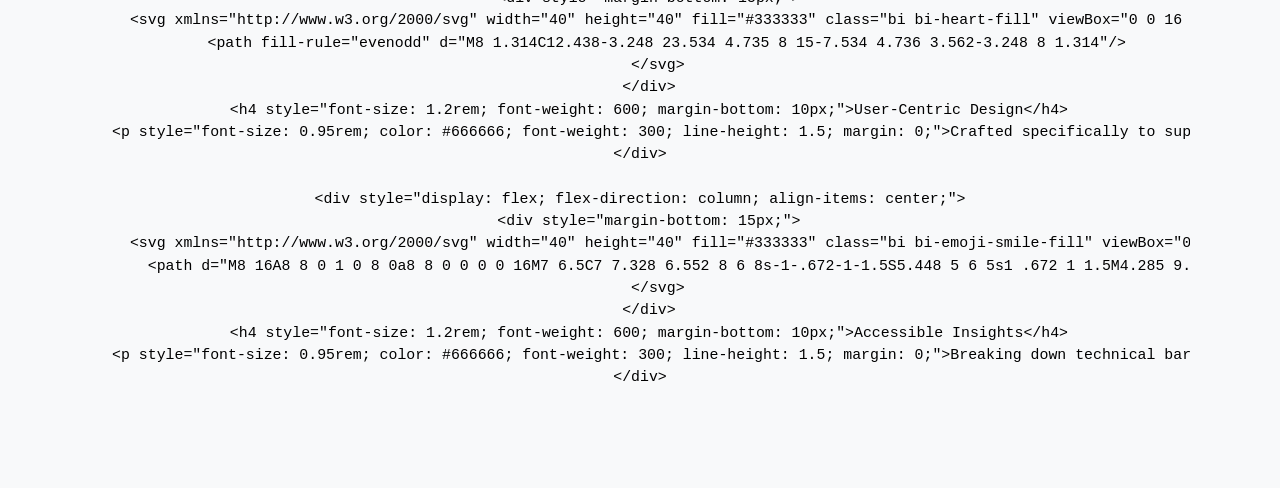
==== commit d35df8d1: "reformatting" ====
--- a/docs/index.html
+++ b/docs/index.html
@@ -40,7 +40,7 @@
 <link href="site_libs/quarto-html/quarto-syntax-highlighting-7b89279ff1a6dce999919e0e67d4d9ec.css" rel="stylesheet" id="quarto-text-highlighting-styles">
 <script src="site_libs/bootstrap/bootstrap.min.js"></script>
 <link href="site_libs/bootstrap/bootstrap-icons.css" rel="stylesheet">
-<link href="site_libs/bootstrap/bootstrap-3eb912b937f05daf4f4617c43f417ced.min.css" rel="stylesheet" append-hash="true" id="quarto-bootstrap" data-mode="light">
+<link href="site_libs/bootstrap/bootstrap-9fd822eb609ab285f2c2b624a20f00ca.min.css" rel="stylesheet" append-hash="true" id="quarto-bootstrap" data-mode="light">
 <script id="quarto-search-options" type="application/json">{
   "location": "navbar",
   "copy-button": false,
@@ -81,6 +81,8 @@
       <div class="navbar-container container-fluid">
       <div class="navbar-brand-container mx-auto">
     <a href="./index.html" class="navbar-brand navbar-brand-logo">
+    <img src="./images/esp-logo.png" alt="" class="navbar-logo light-content">
+    <img src="./images/esp-logo.png" alt="" class="navbar-logo dark-content">
     </a>
     <a class="navbar-brand" href="./index.html">
     <span class="navbar-title">Ecosystem and Socioeconomic Profiles</span>
@@ -91,25 +93,25 @@
   <span class="navbar-toggler-icon"></span>
 </button>
           <div class="collapse navbar-collapse" id="navbarCollapse">
-            <ul class="navbar-nav navbar-nav-scroll me-auto">
+            <ul class="navbar-nav navbar-nav-scroll ms-auto">
   <li class="nav-item">
-    <a class="nav-link" href="./index.qmd"> 
+    <a class="nav-link" href="./content/overview.html"> 
 <span class="menu-text">Overview</span></a>
   </li>  
   <li class="nav-item">
-    <a class="nav-link" href="./content/steps.qmd"> 
+    <a class="nav-link" href="./content/steps.html"> 
 <span class="menu-text">The 4 Steps</span></a>
   </li>  
   <li class="nav-item">
-    <a class="nav-link" href="./content/action.qmd"> 
+    <a class="nav-link" href="./content/action.html"> 
 <span class="menu-text">ESPs in Action</span></a>
   </li>  
   <li class="nav-item">
-    <a class="nav-link" href="./content/coordination.qmd"> 
+    <a class="nav-link" href="./content/coordination.html"> 
 <span class="menu-text">National Coordination</span></a>
   </li>  
   <li class="nav-item">
-    <a class="nav-link" href="./content/faqs.qmd"> 
+    <a class="nav-link" href="./content/faqs.html"> 
 <span class="menu-text">FAQs</span></a>
   </li>  
 </ul>
@@ -120,73 +122,85 @@
     </nav>
 </header>
 <!-- content -->
-<div id="quarto-content" class="quarto-container page-columns page-rows-contents page-layout-full page-navbar">
+<div id="quarto-content" class="quarto-container page-layout-custom page-navbar">
 <!-- sidebar -->
-  
+  <nav id="quarto-sidebar" class="sidebar collapse collapse-horizontal quarto-sidebar-collapse-item sidebar-navigation floating overflow-auto">
+    
+</nav>
 <div id="quarto-sidebar-glass" class="quarto-sidebar-collapse-item" data-bs-toggle="collapse" data-bs-target=".quarto-sidebar-collapse-item"></div>
 <!-- margin-sidebar -->
-    <div id="quarto-margin-sidebar" class="sidebar margin-sidebar zindex-bottom">
-    </div>
 <!-- main -->
-<main class="content page-columns page-full column-body" id="quarto-document-content"><header id="title-block-header" class="quarto-title-block"><h1 style="font-size: 3.2rem; font-weight: 700; margin-bottom: 15px;" class="title display-7">
-Ecosystem and Socioeconomic Profiles
-</h1></header>
-
-
-
-
-<div class="column-screen text-center" style="background-color: #002244; color: white; padding: 80px 20px; margin-top: -30px; margin-bottom: 40px;">
-
-<p style="font-size: 1.4rem; max-width: 800px; margin: 0 auto; opacity: 0.9;">
-Bridging the gap between socio-ecological science and fisheries management decision-making.
+
+
+
+
+<div class="text-center" style="background-image: linear-gradient(rgba(40, 20, 10, 0.45), rgba(40, 20, 10, 0.45)), url('https://images.unsplash.com/photo-1518837695005-2083093ee35b?auto=format&amp;fit=crop&amp;w=1950&amp;q=80'); background-size: cover; background-position: center; color: white; padding: 140px 20px; margin-top: -30px; min-height: 45vh; display: flex; flex-direction: column; justify-content: center; align-items: center;">
+<h1 style="font-size: 3.8rem; font-weight: 700; text-transform: uppercase; letter-spacing: 2px; margin-bottom: 10px; text-shadow: 2px 2px 8px rgba(0,0,0,0.6); color: white !important;">
+Ecosystem and Socioeconomic <br>Profiles
+</h1>
+<p style="font-size: 2.0rem; max-width: 1000px; margin: 0 auto; opacity: 0.85; letter-spacing: 0.5px; color: white !important;">
+Bridging the gap between socio-ecological science and fisheries management decision-making
 </p>
 </div>
-<div class="grid" style="max-width: 1200px; margin: 0 auto; padding: 0 20px;">
-<div class="g-col-12 g-col-md-9">
-<section id="what-is-an-ecosystem-and-socioeconomic-profile" class="level2">
-<h2 class="anchored" data-anchor-id="what-is-an-ecosystem-and-socioeconomic-profile">What is an Ecosystem and Socioeconomic profile?</h2>
-<p>Ecosystem and Socioeconomic Profiles (ESP) aim to address the critical need for more pathways to bring essential socio-ecological information into fisheries science and management.</p>
-<p>ESPs are both a process and a product. The ESP process creates a traceable pathway for identifying and integrating key socio-ecological indicators into species-specific assessment and/or management decision making. The end result of the process is a succinct, focused report that distills information from a variety of sources and makes it more accessible, interpretable, and actionable for scientists and decision makers.</p>
-</section>
-<section id="background-on-the-issue" class="level2">
-<h2 class="anchored" data-anchor-id="background-on-the-issue">Background on the Issue</h2>
-<p>Ecosystem-based science is a primary component of effective marine conservation and resource management, and NOAA Fisheries is committed to ecosystem-based management as our most powerful tool to maintain productive and resilient fisheries. This approach considers the entire ecosystem, including humans, to balance tradeoffs between ecological, social, and economic needs.</p>
-<p>Our national standard guidelines require the consideration of ecosystem and socioeconomic processes with regard to specifying optimum yield. While progress has been made via comprehensive ecosystem status reports, a gap remains between conducting ecosystem research and integrating it within the fishery management process. Primary obstacles include a lack of a consistent approach to deciding <em>when</em> and <em>how</em> to test and incorporate this information.</p>
-</section>
-<section id="history-of-esps" class="level2">
-<h2 class="anchored" data-anchor-id="history-of-esps">History of ESPs</h2>
-<p>The ESP was first conceived in 2014, building on NOAA Fisheries’ rich history of identifying ecosystem and socioeconomic pressures since the 1990s.</p>
-<ul>
-<li><strong>2017:</strong> The first ESP case study using Alaska sablefish was completed.</li>
-<li><strong>2018–Present:</strong> Developed and refined through the North Pacific Fisheries Management Council review process and recommendations from the Next Generation Stock Assessment Improvement Plan.</li>
-<li><strong>Current:</strong> ESPs are now being adapted and adopted across the nation with the help of a National ESP Coordination Team.</li>
-</ul>
-</section>
+<div class="text-center" style="background-color: #ffffff; color: #333333; padding: 80px 20px;">
+<div style="max-width: 850px; margin: 0 auto;">
+<p style="font-size: 1.1rem; color: #666666; line-height: 1.7; font-weight: 300; margin: 0;">
+Ecosystem and Socioeconomic Profiles (ESPs) are both a process and a product. The process creates a traceable pathway for identifying and integrating key socio-ecological indicators into species-specific assessment and decision-making. The result is a succinct, focused report that distills information from various sources to make it more accessible and actionable for scientists and decision makers.
+</p>
 </div>
-<div class="g-col-12 g-col-md-3">
-<div class="callout callout-style-simple callout-note no-icon" style="background-color: #f0f7ff; border-left: 5px solid #003366; padding: 20px; border-radius: 4px;">
-<div class="callout-body d-flex">
-<div class="callout-icon-container">
-<i class="callout-icon no-icon"></i>
 </div>
-<div class="callout-body-container">
-<h4 style="color: #003366; margin-top: 0; font-weight: 700; border-bottom: 1px solid #003366; padding-bottom: 5px;" class="anchored">
-More Resources
-</h4>
-<ul>
-<li><a href="https://www.fisheries.noaa.gov/">EBFM Policy and Roadmap</a></li>
-<li><a href="https://www.fisheries.noaa.gov/">Stock Assessment Plan</a></li>
-<li><a href="https://www.integratedecosystemassessment.noaa.gov/">IEA Program</a></li>
-</ul>
+<div class="text-center" style="background-color: #f8f9fa; color: #333333; padding: 80px 20px; border-top: 1px solid #eaeaea;">
+<div style="max-width: 1100px; margin: 0 auto;">
+<h3 style="font-size: 1.8rem; font-weight: 400; color: #444444; margin-bottom: 60px;">
+Core Pillars of the ESP Framework
+</h3>
+<div style="display: grid; grid-template-columns: repeat(auto-fit, minmax(220px, 1fr)); gap: 40px;">
+<pre><code>&lt;div style="display: flex; flex-direction: column; align-items: center;"&gt;
+  &lt;div style="margin-bottom: 15px;"&gt;
+    &lt;svg xmlns="http://www.w3.org/2000/svg" width="40" height="40" fill="#333333" class="bi bi-gear-fill" viewBox="0 0 16 16"&gt;
+      &lt;path d="M9.405 1.05c-.413-1.4-2.397-1.4-2.81 0l-.1.34a1.464 1.464 0 0 1-2.105.872l-.31-.17c-1.283-.698-2.686.705-1.987 1.987l.169.311c.446.82.023 1.841-.872 2.105l-.34.1c-1.4.413-1.4 2.397 0 2.81l.34.1a1.464 1.464 0 0 1 .872 2.105l-.17.31c-.698 1.283.705 2.686 1.987 1.987l.311-.169a1.464 1.464 0 0 1 2.105.872l.1.34c.413 1.4 2.397 1.4 2.81 0l.1-.34a1.464 1.464 0 0 1 2.105-.872l.31.17c1.283.698 2.686-.705 1.987-1.987l-.169-.311a1.464 1.464 0 0 1 .872-2.105l.34-.1c1.4-.413 1.4-2.397 0-2.81l-.34-.1a1.464 1.464 0 0 1-.872-2.105l.17-.31c.698-1.283-.705-2.686-1.987-1.987l-.311.169a1.464 1.464 0 0 1-2.105-.872zM8 10.93a2.929 2.929 0 1 1 0-5.86 2.929 2.929 0 0 1 0 5.858z"/&gt;
+    &lt;/svg&gt;
+  &lt;/div&gt;
+  &lt;h4 style="font-size: 1.2rem; font-weight: 600; margin-bottom: 10px;"&gt;Efficient Data Integration&lt;/h4&gt;
+  &lt;p style="font-size: 0.95rem; color: #666666; font-weight: 300; line-height: 1.5; margin: 0;"&gt;Streamlining complex ecological and economic data streams into one portal.&lt;/p&gt;
+&lt;/div&gt;
+
+&lt;div style="display: flex; flex-direction: column; align-items: center;"&gt;
+  &lt;div style="margin-bottom: 15px;"&gt;
+    &lt;svg xmlns="http://www.w3.org/2000/svg" width="40" height="40" fill="#333333" class="bi bi-lightning-charge-fill" viewBox="0 0 16 16"&gt;
+      &lt;path d="M11.251.068a.5.5 0 0 1 .227.58L9.677 6.5H13a.5.5 0 0 1 .364.843l-8 8.5a.5.5 0 0 1-.842-.49L6.323 9.5H3a.5.5 0 0 1-.364-.843l8-8.5a.5.5 0 0 1 .615-.09z"/&gt;
+    &lt;/svg&gt;
+  &lt;/div&gt;
+  &lt;h4 style="font-size: 1.2rem; font-weight: 600; margin-bottom: 10px;"&gt;Standardized Metrics&lt;/h4&gt;
+  &lt;p style="font-size: 0.95rem; color: #666666; font-weight: 300; line-height: 1.5; margin: 0;"&gt;Utilizing uniform indicators tested and refined through strict review processes.&lt;/p&gt;
+&lt;/div&gt;
+
+&lt;div style="display: flex; flex-direction: column; align-items: center;"&gt;
+  &lt;div style="margin-bottom: 15px;"&gt;
+    &lt;svg xmlns="http://www.w3.org/2000/svg" width="40" height="40" fill="#333333" class="bi bi-heart-fill" viewBox="0 0 16 16"&gt;
+      &lt;path fill-rule="evenodd" d="M8 1.314C12.438-3.248 23.534 4.735 8 15-7.534 4.736 3.562-3.248 8 1.314"/&gt;
+    &lt;/svg&gt;
+  &lt;/div&gt;
+  &lt;h4 style="font-size: 1.2rem; font-weight: 600; margin-bottom: 10px;"&gt;User-Centric Design&lt;/h4&gt;
+  &lt;p style="font-size: 0.95rem; color: #666666; font-weight: 300; line-height: 1.5; margin: 0;"&gt;Crafted specifically to support actionable choices for regional councils.&lt;/p&gt;
+&lt;/div&gt;
+
+&lt;div style="display: flex; flex-direction: column; align-items: center;"&gt;
+  &lt;div style="margin-bottom: 15px;"&gt;
+    &lt;svg xmlns="http://www.w3.org/2000/svg" width="40" height="40" fill="#333333" class="bi bi-emoji-smile-fill" viewBox="0 0 16 16"&gt;
+      &lt;path d="M8 16A8 8 0 1 0 8 0a8 8 0 0 0 0 16M7 6.5C7 7.328 6.552 8 6 8s-1-.672-1-1.5S5.448 5 6 5s1 .672 1 1.5M4.285 9.567a.5.5 0 0 1 .683.183A3.5 3.5 0 0 0 8 11.5a3.5 3.5 0 0 0 3.032-1.75.5.5 0 1 1 .866.5A4.5 4.5 0 0 1 8 12.5a4.5 4.5 0 0 1-3.898-2.25.5.5 0 0 1 .183-.683M10 8c-.552 0-1-.672-1-1.5S9.448 5 10 5s1 .672 1 1.5S10.552 8 10 8"/&gt;
+    &lt;/svg&gt;
+  &lt;/div&gt;
+  &lt;h4 style="font-size: 1.2rem; font-weight: 600; margin-bottom: 10px;"&gt;Accessible Insights&lt;/h4&gt;
+  &lt;p style="font-size: 0.95rem; color: #666666; font-weight: 300; line-height: 1.5; margin: 0;"&gt;Breaking down technical barriers to create transparent, interpretable outputs.&lt;/p&gt;
+&lt;/div&gt;</code></pre>
 </div>
 </div>
 </div>
-</div>
-</div>
-
-
-
-</main> <!-- /main -->
+
+
+
+
 <script id="quarto-html-after-body" type="application/javascript">
   window.document.addEventListener("DOMContentLoaded", function (event) {
     const icon = "";
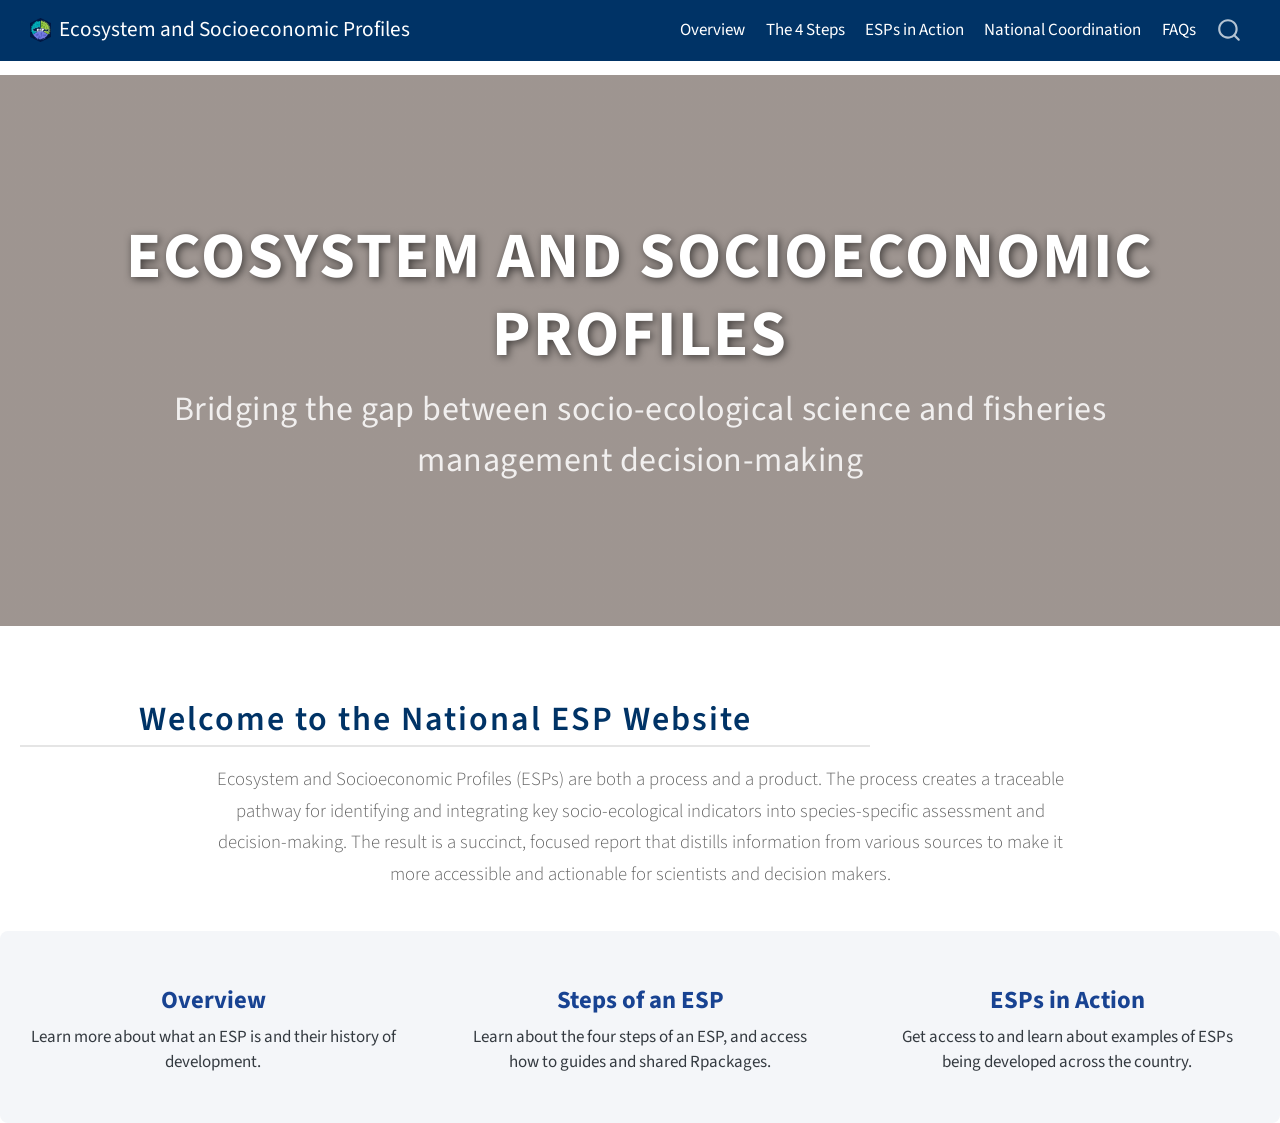
==== commit 7af7dcce: "Index page update and formatting" ====
--- a/docs/index.html
+++ b/docs/index.html
@@ -142,58 +142,49 @@
 Bridging the gap between socio-ecological science and fisheries management decision-making
 </p>
 </div>
-<div class="text-center" style="background-color: #ffffff; color: #333333; padding: 80px 20px;">
+<div class="text-center" style="background-color: #ffffff; color: #333333; padding: 40px 20px;">
+<h2 style="font-size: 2.0rem; max-width:850px; letter-spacing: 2px; text-align: center">
+Welcome to the National ESP Website
+</h2>
 <div style="max-width: 850px; margin: 0 auto;">
 <p style="font-size: 1.1rem; color: #666666; line-height: 1.7; font-weight: 300; margin: 0;">
 Ecosystem and Socioeconomic Profiles (ESPs) are both a process and a product. The process creates a traceable pathway for identifying and integrating key socio-ecological indicators into species-specific assessment and decision-making. The result is a succinct, focused report that distills information from various sources to make it more accessible and actionable for scientists and decision makers.
 </p>
 </div>
 </div>
-<div class="text-center" style="background-color: #f8f9fa; color: #333333; padding: 80px 20px; border-top: 1px solid #eaeaea;">
-<div style="max-width: 1100px; margin: 0 auto;">
-<h3 style="font-size: 1.8rem; font-weight: 400; color: #444444; margin-bottom: 60px;">
-Core Pillars of the ESP Framework
+<div style="background-color: #f4f6f9; padding: 30px; border-radius: 8px;">
+<div class="columns">
+<div class="column" style="width:30%;">
+<div style="text-align: center;">
+<h3>
+<a href="./content/overview.html" style="text-decoration: none; color: #003087; font-weight: bold;"> Overview </a>
 </h3>
-<div style="display: grid; grid-template-columns: repeat(auto-fit, minmax(220px, 1fr)); gap: 40px;">
-<pre><code>&lt;div style="display: flex; flex-direction: column; align-items: center;"&gt;
-  &lt;div style="margin-bottom: 15px;"&gt;
-    &lt;svg xmlns="http://www.w3.org/2000/svg" width="40" height="40" fill="#333333" class="bi bi-gear-fill" viewBox="0 0 16 16"&gt;
-      &lt;path d="M9.405 1.05c-.413-1.4-2.397-1.4-2.81 0l-.1.34a1.464 1.464 0 0 1-2.105.872l-.31-.17c-1.283-.698-2.686.705-1.987 1.987l.169.311c.446.82.023 1.841-.872 2.105l-.34.1c-1.4.413-1.4 2.397 0 2.81l.34.1a1.464 1.464 0 0 1 .872 2.105l-.17.31c-.698 1.283.705 2.686 1.987 1.987l.311-.169a1.464 1.464 0 0 1 2.105.872l.1.34c.413 1.4 2.397 1.4 2.81 0l.1-.34a1.464 1.464 0 0 1 2.105-.872l.31.17c1.283.698 2.686-.705 1.987-1.987l-.169-.311a1.464 1.464 0 0 1 .872-2.105l.34-.1c1.4-.413 1.4-2.397 0-2.81l-.34-.1a1.464 1.464 0 0 1-.872-2.105l.17-.31c.698-1.283-.705-2.686-1.987-1.987l-.311.169a1.464 1.464 0 0 1-2.105-.872zM8 10.93a2.929 2.929 0 1 1 0-5.86 2.929 2.929 0 0 1 0 5.858z"/&gt;
-    &lt;/svg&gt;
-  &lt;/div&gt;
-  &lt;h4 style="font-size: 1.2rem; font-weight: 600; margin-bottom: 10px;"&gt;Efficient Data Integration&lt;/h4&gt;
-  &lt;p style="font-size: 0.95rem; color: #666666; font-weight: 300; line-height: 1.5; margin: 0;"&gt;Streamlining complex ecological and economic data streams into one portal.&lt;/p&gt;
-&lt;/div&gt;
-
-&lt;div style="display: flex; flex-direction: column; align-items: center;"&gt;
-  &lt;div style="margin-bottom: 15px;"&gt;
-    &lt;svg xmlns="http://www.w3.org/2000/svg" width="40" height="40" fill="#333333" class="bi bi-lightning-charge-fill" viewBox="0 0 16 16"&gt;
-      &lt;path d="M11.251.068a.5.5 0 0 1 .227.58L9.677 6.5H13a.5.5 0 0 1 .364.843l-8 8.5a.5.5 0 0 1-.842-.49L6.323 9.5H3a.5.5 0 0 1-.364-.843l8-8.5a.5.5 0 0 1 .615-.09z"/&gt;
-    &lt;/svg&gt;
-  &lt;/div&gt;
-  &lt;h4 style="font-size: 1.2rem; font-weight: 600; margin-bottom: 10px;"&gt;Standardized Metrics&lt;/h4&gt;
-  &lt;p style="font-size: 0.95rem; color: #666666; font-weight: 300; line-height: 1.5; margin: 0;"&gt;Utilizing uniform indicators tested and refined through strict review processes.&lt;/p&gt;
-&lt;/div&gt;
-
-&lt;div style="display: flex; flex-direction: column; align-items: center;"&gt;
-  &lt;div style="margin-bottom: 15px;"&gt;
-    &lt;svg xmlns="http://www.w3.org/2000/svg" width="40" height="40" fill="#333333" class="bi bi-heart-fill" viewBox="0 0 16 16"&gt;
-      &lt;path fill-rule="evenodd" d="M8 1.314C12.438-3.248 23.534 4.735 8 15-7.534 4.736 3.562-3.248 8 1.314"/&gt;
-    &lt;/svg&gt;
-  &lt;/div&gt;
-  &lt;h4 style="font-size: 1.2rem; font-weight: 600; margin-bottom: 10px;"&gt;User-Centric Design&lt;/h4&gt;
-  &lt;p style="font-size: 0.95rem; color: #666666; font-weight: 300; line-height: 1.5; margin: 0;"&gt;Crafted specifically to support actionable choices for regional councils.&lt;/p&gt;
-&lt;/div&gt;
-
-&lt;div style="display: flex; flex-direction: column; align-items: center;"&gt;
-  &lt;div style="margin-bottom: 15px;"&gt;
-    &lt;svg xmlns="http://www.w3.org/2000/svg" width="40" height="40" fill="#333333" class="bi bi-emoji-smile-fill" viewBox="0 0 16 16"&gt;
-      &lt;path d="M8 16A8 8 0 1 0 8 0a8 8 0 0 0 0 16M7 6.5C7 7.328 6.552 8 6 8s-1-.672-1-1.5S5.448 5 6 5s1 .672 1 1.5M4.285 9.567a.5.5 0 0 1 .683.183A3.5 3.5 0 0 0 8 11.5a3.5 3.5 0 0 0 3.032-1.75.5.5 0 1 1 .866.5A4.5 4.5 0 0 1 8 12.5a4.5 4.5 0 0 1-3.898-2.25.5.5 0 0 1 .183-.683M10 8c-.552 0-1-.672-1-1.5S9.448 5 10 5s1 .672 1 1.5S10.552 8 10 8"/&gt;
-    &lt;/svg&gt;
-  &lt;/div&gt;
-  &lt;h4 style="font-size: 1.2rem; font-weight: 600; margin-bottom: 10px;"&gt;Accessible Insights&lt;/h4&gt;
-  &lt;p style="font-size: 0.95rem; color: #666666; font-weight: 300; line-height: 1.5; margin: 0;"&gt;Breaking down technical barriers to create transparent, interpretable outputs.&lt;/p&gt;
-&lt;/div&gt;</code></pre>
+<p>
+Learn more about what an ESP is and their history of development.
+</p>
+</div>
+</div><div class="column" style="width:5%;">
+<!-- Empty column for spacing -->
+</div><div class="column" style="width:30%;">
+<div style="text-align: center;">
+<h3>
+<a href="./content/steps.html" style="text-decoration: none; color: #003087; font-weight: bold;"> Steps of an ESP </a>
+</h3>
+<p>
+Learn about the four steps of an ESP, and access how to guides and shared Rpackages.
+</p>
+</div>
+</div><div class="column" style="width:5%;">
+<!-- Empty column for spacing -->
+</div><div class="column" style="width:30%;">
+<div style="text-align: center;">
+<h3>
+<a href="./content/action.html" style="text-decoration: none; color: #003087; font-weight: bold;"> ESPs in Action </a>
+</h3>
+<p>
+Get access to and learn about examples of ESPs being developed across the country.
+</p>
+</div>
 </div>
 </div>
 </div>
